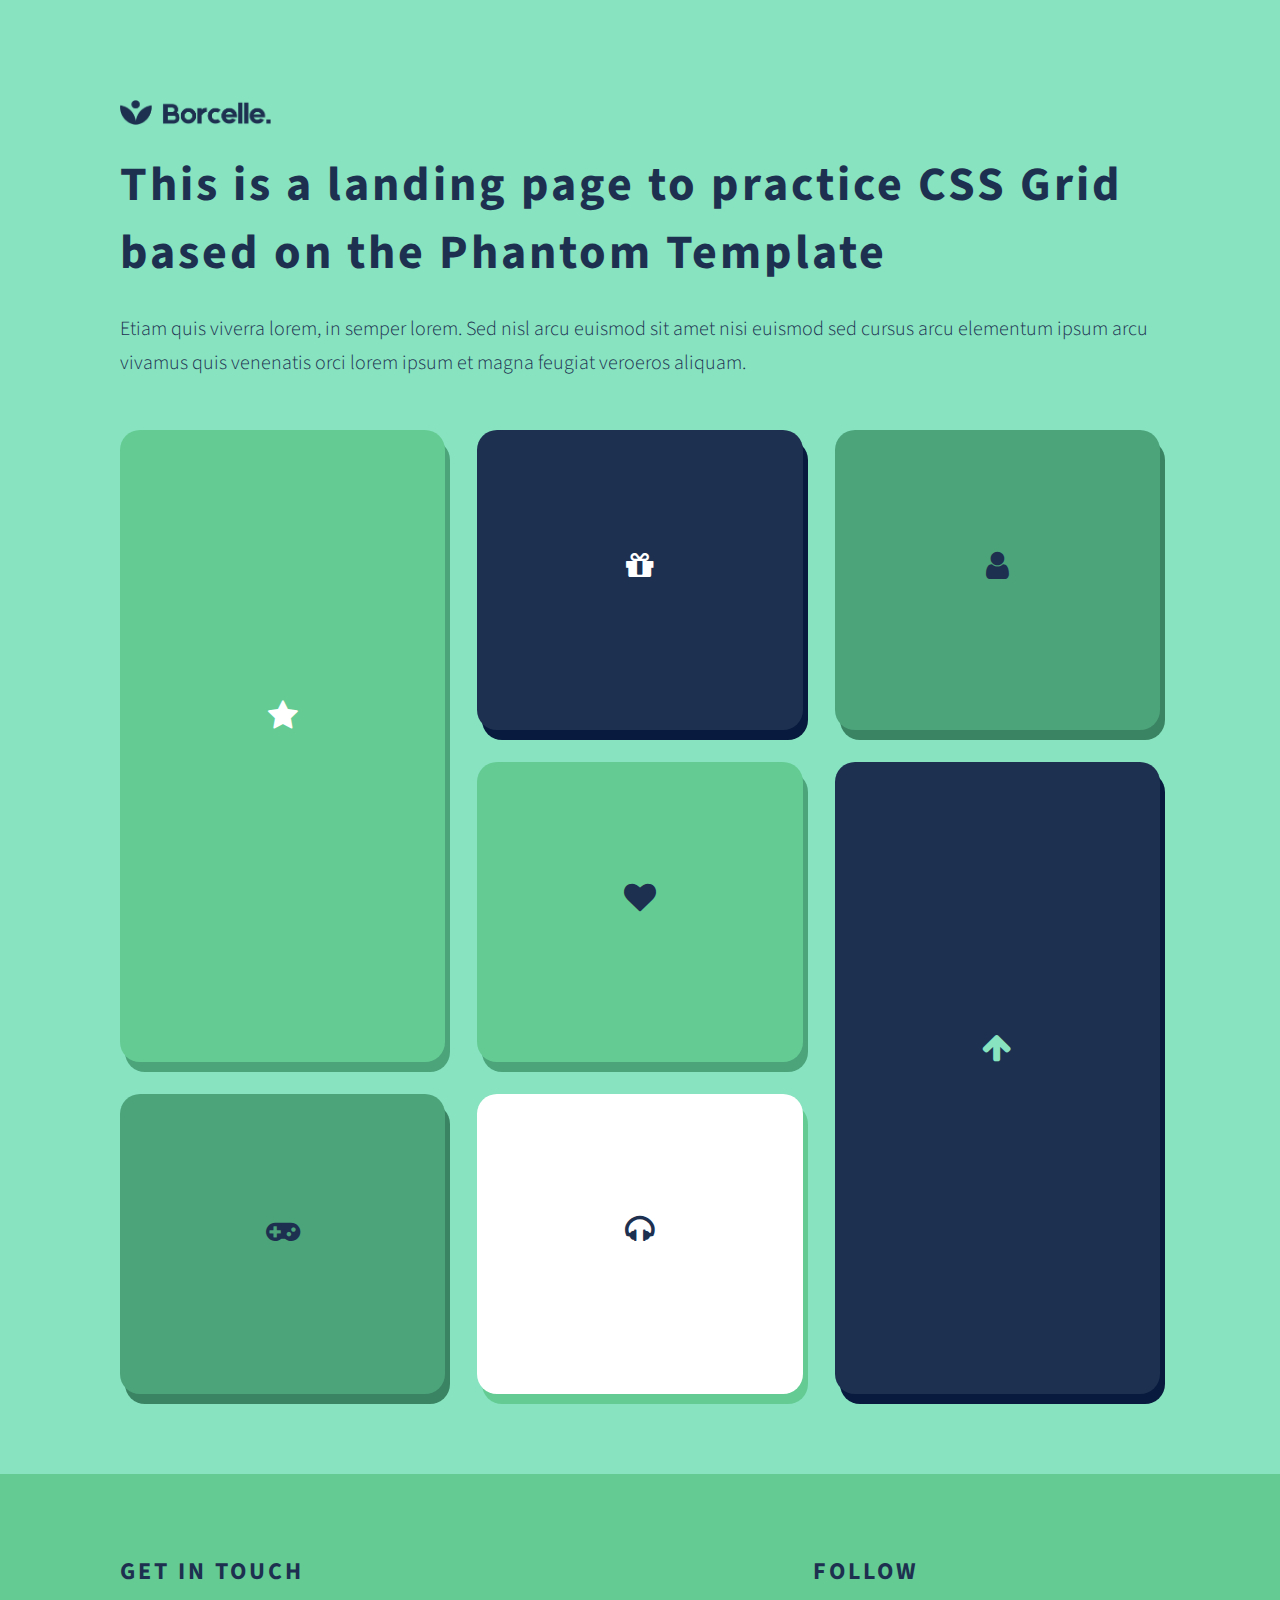
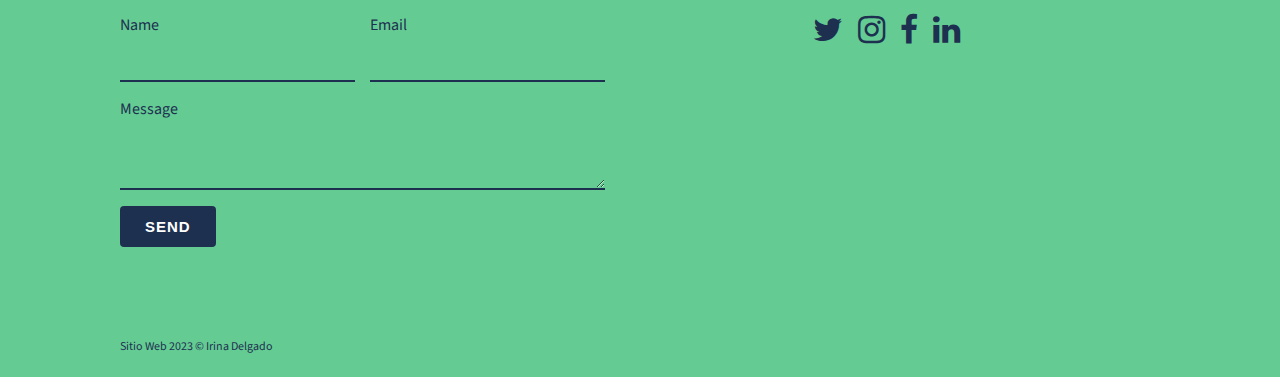
==== index.html @ 255dac6d "first commit" ====
<!DOCTYPE html>
<html lang="en">
	<head>
		<meta charset="UTF-8" />
		<meta http-equiv="X-UA-Compatible" content="IE=edge" />
		<meta name="viewport" content="width=device-width, initial-scale=1.0" />
		<link rel="stylesheet" href="https://cdnjs.cloudflare.com/ajax/libs/font-awesome/4.7.0/css/font-awesome.min.css" />
		<link rel="stylesheet" href="css/style.css" />
		<link rel="stylesheet" media="screen and (max-width:768px)" href="css/mobile.css" />
		<title>Grid Landing Green | Bienvenidos</title>
	</head>
	<body>
		<header id="mainheader" class="pt-1 pb-3 bk-main">
			<nav class="navbar">
				<div class="container">
					<div class="logo">
						<a href="index.html"><img src="/images/logo.png" alt="" /></a>
					</div>
				</div>
			</nav>
			<div id="showcase" class="bk-showcase">
				<div class="container">
					<h1 class="display-1 pt-3 pb-4">This is a landing page to practice CSS Grid based on the Phantom Template</h1>
					<p class="txt-large pb-3 txt-light">
						Etiam quis viverra lorem, in semper lorem. Sed nisl arcu euismod sit amet nisi euismod sed cursus arcu
						elementum ipsum arcu vivamus quis venenatis orci lorem ipsum et magna feugiat veroeros aliquam.
					</p>
				</div>
			</div>
		</header>

		<section id="main" class="pb-2 bk-main">
			<div class="container grid txt-white txt-center">
				<div class="grid-box grid-box-1 bk-green bk-shadow-green-dark">
					<a href="project-1.html"><i class="fa fa-star fa-2x txt-white"></i></a>
				</div>
				<div class="grid-box grid-box-2 bk-navy bk-shadow-navy">
					<a href="project-2.html"><i class="fa fa-gift fa-2x txt-white"></i></a>
				</div>
				<div class="grid-box grid-box-3 bk-green-dark bk-shadow-green-darker">
					<a href="project-3.html"><i class="fa fa-user fa-2x txt-navy"></i></a>
				</div>
				<div class="grid-box grid-box-4 bk-green bk-shadow-green-dark">
					<a href="project-4.html"><i class="fa fa-heart fa-2x txt-navy"></i></a>
				</div>
				<div class="grid-box grid-box-5 bk-navy bk-shadow-navy">
					<a href="project-5.html"><i class="fa fa-arrow-up fa-2x txt-green"></i></a>
				</div>
				<div class="grid-box grid-box-6 bk-green-dark bk-shadow-green-darker">
					<a href="project-6.html"><i class="fa fa-gamepad fa-2x txt-navy"></i></a>
				</div>
				<div class="grid-box grid-box-7 bk-white bk-shadow-green">
					<a href="project-7.html"><i class="fa fa-headphones fa-2x txt-navy"></i></a>
				</div>
			</div>
		</section>

		<footer id="mainfooter" class="bk-gray pt-2 bk-green">
			<div class="container">
				<div class="flex">
					<div class="flex-box-2">
						<h4 class="pb-4">Get in Touch</h4>
						<form action="" class="w-60">
							<div class="form-group flex">
								<div class="flex-box-1 mr-1">
									<label for="name">Name</label>
									<input class="form-control" type="text" />
								</div>
								<div class="flex-box-1">
									<label for="email">Email</label>
									<input class="form-control" type="email" />
								</div>
							</div>
							<div class="form-group">
								<label for="message">Message</label>
								<textarea class="form-control" name="" id="" cols="30" rows="2"></textarea>
							</div>
							<button class="btn btn-dark">SEND</button>
						</form>
					</div>
					<div class="flex-box-1">
						<h4 class="pb-4">Follow</h4>
						<div class="flex-static">
							<i class="fa fa-twitter fa-2x mr-1"></i>
							<i class="fa fa-instagram fa-2x mr-1"></i>
							<i class="fa fa-facebook-f fa-2x mr-1"></i>
							<i class="fa fa-linkedin fa-2x mr-1"></i>
						</div>
					</div>
				</div>
				<p class="txt-small pt-2 pb-3">Sitio Web 2023 © Irina Delgado</p>
			</div>
		</footer>
	</body>
</html>
---- css/style.css ----
@import url('https://fonts.googleapis.com/css2?family=Source+Sans+Pro:wght@200;300;400;600;700;900&display=swap');

/* Reset */
* {
	box-sizing: border-box;
	margin: 0;
	padding: 0;
}

/* Main Styling */
html,
body {
	font-family: 'Source Sans Pro', sans-serif;
	color: #1e3050;
}

h1 {
	font-size: 2.5rem;
}

h4 {
	font-size: 1.5rem;
	text-transform: uppercase;
}

h1,
h4 {
	margin-bottom: 15px;
	font-weight: 700;
	letter-spacing: 3px;
}

img {
	max-width: 100%;
}

p {
	font-size: 1rem;
	margin: 10px 0;
	line-height: 1.7em;
}

a {
	text-decoration: none;
}

/* Utility Classes */
.container {
	max-width: 1100px;
	margin: 0 auto;
	padding: 0 30px;
}

.display-1 {
	font-size: 3rem;
	font-weight: 700;
}

form label {
	display: inline-block;
	margin-bottom: 6px;
}

form .form-group {
	margin-bottom: 16px;
}

form .form-control {
	display: block;
	width: 100%;
	padding: 7px 12px;
	font-size: 1rem;
	line-height: 1.5;
	background: transparent;
	border: none;
	border-bottom: 2px solid #1e3050;
}

.w-60 {
	width: 70%;
}

.btn {
	display: inline-block;
	font-size: 15px;
	padding: 12px 25px;
	font-weight: 600;
	letter-spacing: 1px;
	border-radius: 4px;
	border: none;
}

.btn-small {
	padding: 8px 15px;
	font-size: 12px;
}

.btn-dark {
	background: #1e3050;
	color: #fff;
}

.btn-outline {
	border: 1px solid #fff;
	border-radius: 20px;
	color: #fff;
}

/* Padding */
.pt-1 {
	padding-top: 100px;
}

.pt-2 {
	padding-top: 80px;
}

.pt-3 {
	padding-top: 20px;
}

.pt-4 {
	padding-top: 10px;
}

.pb-1 {
	padding-bottom: 100px;
}

.pb-2 {
	padding-bottom: 80px;
}

.pb-3 {
	padding-bottom: 20px;
}

.pb-4 {
	padding-bottom: 10px;
}

.mr-1 {
	margin-right: 15px;
}

/* Flex */
.flex {
	display: flex;
}

.flex-static {
	display: flex;
}

.flex-box-1 {
	flex: 1;
}

.flex-box-2 {
	flex: 2;
}

/* Background */
.bk-main {
	background: #87e3c0;
}
.bk-white {
	background: #fff;
}
.bk-green {
	background: #64cc93;
}
.bk-green-dark {
	background: #4ca47b;
}
.bk-navy {
	background: #1e3050;
}
.bk-shadow-green {
	box-shadow: 5px 10px #64cc93;
}
.bk-shadow-green-dark {
	box-shadow: 5px 10px #4ca47b;
}
.bk-shadow-green-darker {
	box-shadow: 5px 10px #3b8463;
}
.bk-shadow-navy {
	box-shadow: 5px 10px #081b3e;
}

/* Text */
.txt-large {
	font-size: 20px;
}
.txt-small {
	font-size: 12px;
}
.txt-light {
	font-weight: 300;
}
.txt-center {
	text-align: center;
}
.txt-white {
	color: #fff;
}
.txt-navy {
	color: #1e3050;
}
.txt-green {
	color: #87e3c0;
}

/* Navbar */
.navbar .logo img {
	height: 25px;
}

/* Grid*/
.grid {
	display: grid;
	grid-template-columns: repeat(3, 1fr);
	grid-auto-rows: minmax(300px, auto);
	grid-gap: 2em;
}

.grid-box-1 {
	grid-column: 1;
	grid-row: 1/3;
}
.grid-box-2 {
	grid-column: 2;
	grid-row: 1;
}
.grid-box-3 {
	grid-column: 3;
	grid-row: 1;
}
.grid-box-4 {
	grid-column: 2;
	grid-row: 2/3;
}
.grid-box-5 {
	grid-column: 3;
	grid-row: 2/4;
}
.grid-box-6 {
	grid-column: 1;
	grid-row: 3;
}
.grid-box-7 {
	grid-column: 2;
	grid-row: 3;
}

.grid-box-2,
.grid-box-3,
.grid-box-4,
.grid-box-6,
.grid-box-7 {
	padding: 120px 0;
}

.grid-box-1,
.grid-box-5 {
	padding: 270px 0;
}

.grid-box {
	position: relative;
	width: 100%;
	border-radius: 20px;
}

/* Main */
#main a:hover {
	font-size: 30px;
}

/* Project */
#project .project-icon {
	padding: 120px 0;
	border-radius: 20px;
	margin-bottom: 40px;
}

#project p {
	font-weight: 300;
	padding-bottom: 10px;
}
---- css/mobile.css ----
/* Utility Classes */
.display-1 {
	font-size: 2.5rem;
}

.w-60 {
	width: 100%;
}

/* Padding */
.pt-1 {
	padding-top: 50px;
}

.pt-2 {
	padding-top: 40px;
}

.pb-2 {
	padding-bottom: 40px;
}

.mr-1 {
	margin-right: 0;
}

/* Flex */
.flex {
	flex-direction: column;
}

/* Grid*/
.grid {
	grid-template-columns: repeat(1, 1fr);
}

.grid-box-1,
.grid-box-2,
.grid-box-3,
.grid-box-4,
.grid-box-5,
.grid-box-6,
.grid-box-7 {
	grid-column: 1;
}

.grid-box-1 {
	grid-row: 1;
}
.grid-box-2 {
	grid-row: 2;
}
.grid-box-3 {
	grid-row: 3;
}
.grid-box-4 {
	grid-row: 4;
}
.grid-box-5 {
	grid-row: 5;
}
.grid-box-6 {
	grid-row: 6;
}
.grid-box-7 {
	grid-row: 7;
}

.grid-box-1,
.grid-box-5 {
	padding: 120px 0;
}

/* Footer */
#mainfooter input {
	margin-bottom: 20px;
}

#mainfooter .flex-static i {
	margin-right: 10px;
}
#mainfooter .flex-box-2 {
	padding-bottom: 50px;
}
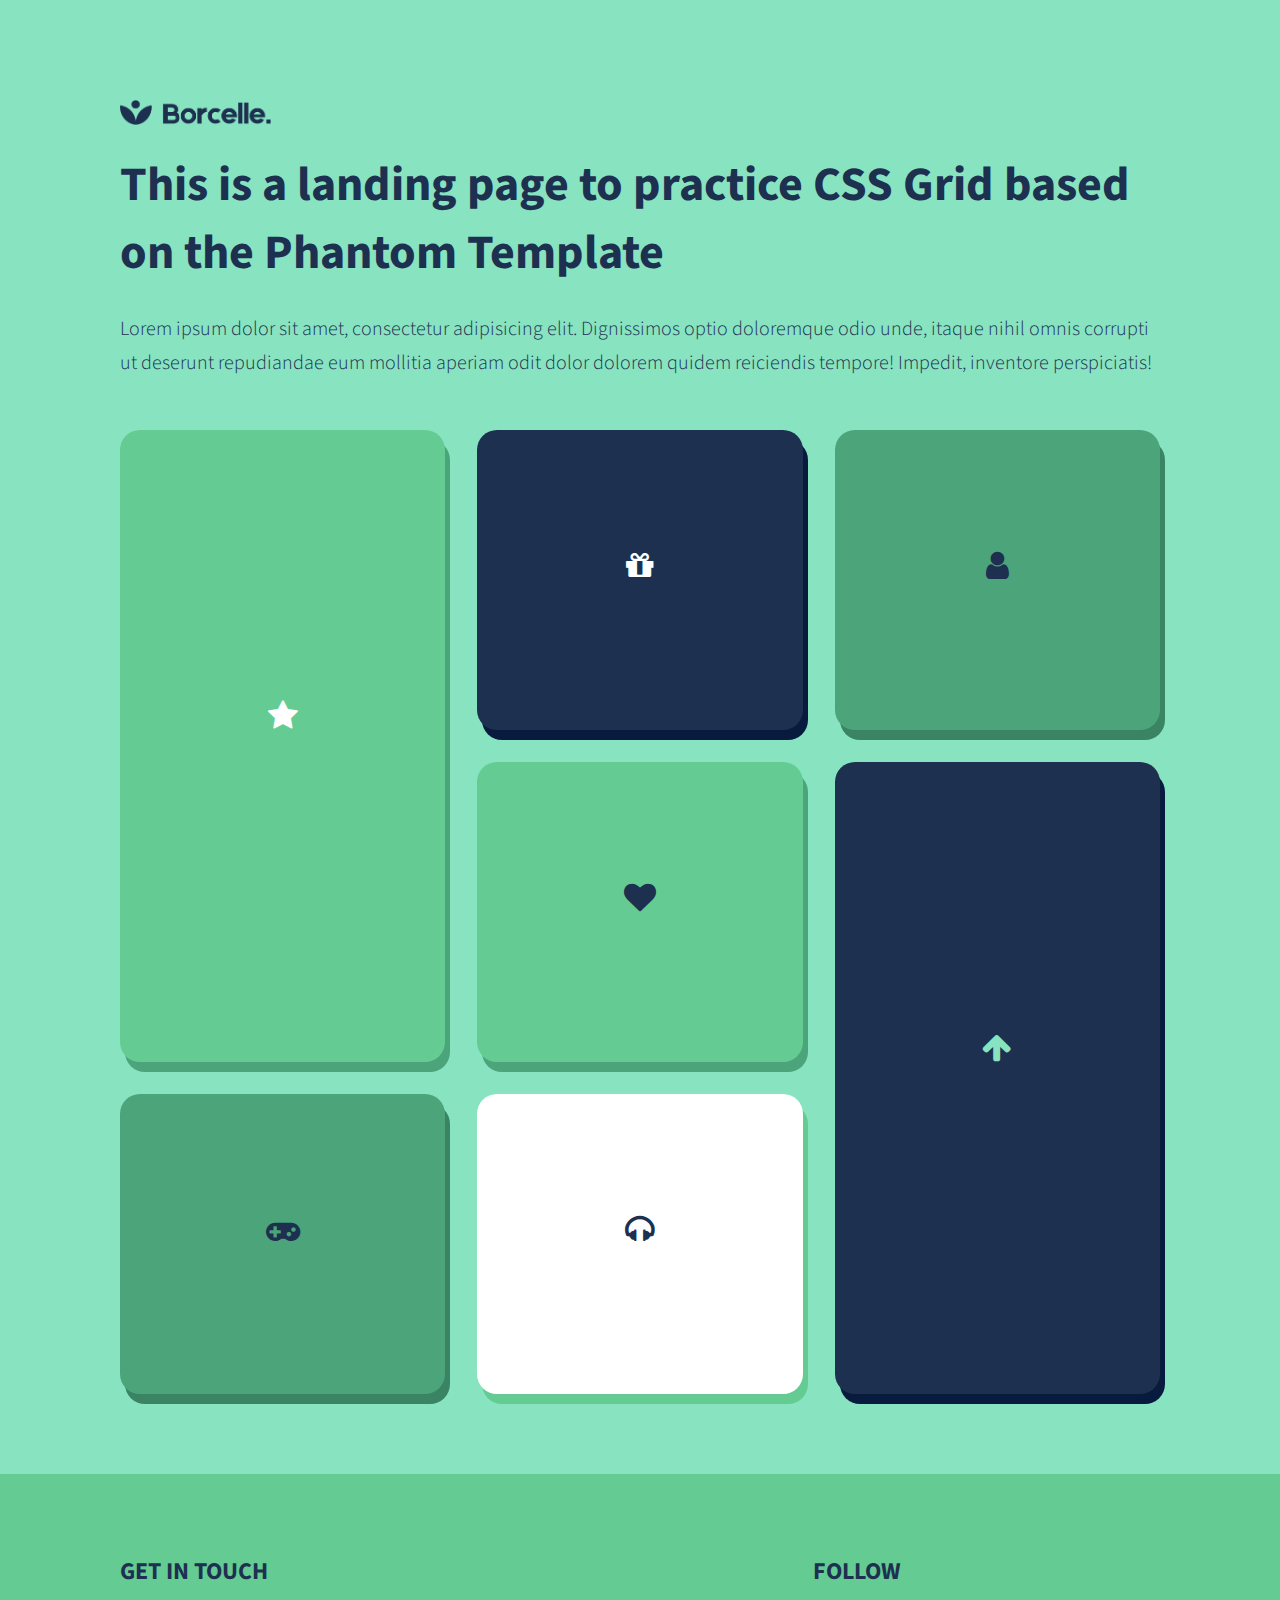
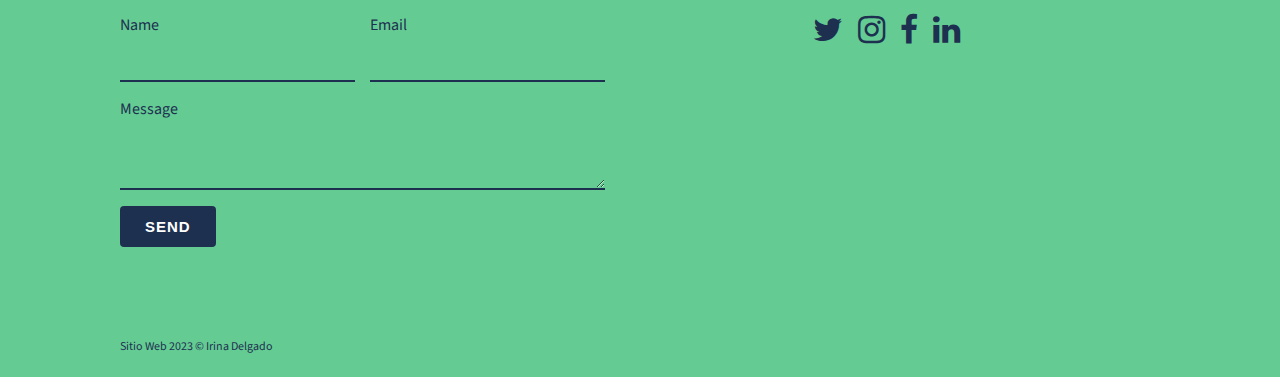
==== commit 37b7c4f4: "Updated styles" ====
--- a/index.html
+++ b/index.html
@@ -5,32 +5,33 @@
 		<meta http-equiv="X-UA-Compatible" content="IE=edge" />
 		<meta name="viewport" content="width=device-width, initial-scale=1.0" />
 		<link rel="stylesheet" href="https://cdnjs.cloudflare.com/ajax/libs/font-awesome/4.7.0/css/font-awesome.min.css" />
-		<link rel="stylesheet" href="css/style.css" />
-		<link rel="stylesheet" media="screen and (max-width:768px)" href="css/mobile.css" />
-		<title>Grid Landing Green | Bienvenidos</title>
+		<link rel="stylesheet" href="/css/style.css" />
+		<link rel="stylesheet" media="screen and (max-width:768px)" href="/css/mobile.css" />
+		<title>Grid Landing Green | Welcome</title>
 	</head>
 	<body>
 		<header id="mainheader" class="pt-1 pb-3 bk-main">
-			<nav class="navbar">
+			<div class="navbar">
 				<div class="container">
 					<div class="logo">
 						<a href="index.html"><img src="/images/logo.png" alt="" /></a>
 					</div>
 				</div>
-			</nav>
-			<div id="showcase" class="bk-showcase">
+			</div>
+			<div id="showcase">
 				<div class="container">
 					<h1 class="display-1 pt-3 pb-4">This is a landing page to practice CSS Grid based on the Phantom Template</h1>
 					<p class="txt-large pb-3 txt-light">
-						Etiam quis viverra lorem, in semper lorem. Sed nisl arcu euismod sit amet nisi euismod sed cursus arcu
-						elementum ipsum arcu vivamus quis venenatis orci lorem ipsum et magna feugiat veroeros aliquam.
+						Lorem ipsum dolor sit amet, consectetur adipisicing elit. Dignissimos optio doloremque odio unde, itaque
+						nihil omnis corrupti ut deserunt repudiandae eum mollitia aperiam odit dolor dolorem quidem reiciendis
+						tempore! Impedit, inventore perspiciatis!
 					</p>
 				</div>
 			</div>
 		</header>
 
 		<section id="main" class="pb-2 bk-main">
-			<div class="container grid txt-white txt-center">
+			<div class="container grid txt-center">
 				<div class="grid-box grid-box-1 bk-green bk-shadow-green-dark">
 					<a href="project-1.html"><i class="fa fa-star fa-2x txt-white"></i></a>
 				</div>
@@ -55,25 +56,25 @@
 			</div>
 		</section>
 
-		<footer id="mainfooter" class="bk-gray pt-2 bk-green">
+		<footer id="mainfooter" class="bk-green pt-2">
 			<div class="container">
 				<div class="flex">
 					<div class="flex-box-2">
 						<h4 class="pb-4">Get in Touch</h4>
-						<form action="" class="w-60">
+						<form action="" class="w-70">
 							<div class="form-group flex">
 								<div class="flex-box-1 mr-1">
 									<label for="name">Name</label>
-									<input class="form-control" type="text" />
+									<input type="text" class="form-control" />
 								</div>
 								<div class="flex-box-1">
 									<label for="email">Email</label>
-									<input class="form-control" type="email" />
+									<input type="email" class="form-control" />
 								</div>
 							</div>
 							<div class="form-group">
 								<label for="message">Message</label>
-								<textarea class="form-control" name="" id="" cols="30" rows="2"></textarea>
+								<textarea name="message" id="" cols="30" rows="2" class="form-control"></textarea>
 							</div>
 							<button class="btn btn-dark">SEND</button>
 						</form>
@@ -83,12 +84,12 @@
 						<div class="flex-static">
 							<i class="fa fa-twitter fa-2x mr-1"></i>
 							<i class="fa fa-instagram fa-2x mr-1"></i>
-							<i class="fa fa-facebook-f fa-2x mr-1"></i>
+							<i class="fa fa-facebook fa-2x mr-1"></i>
 							<i class="fa fa-linkedin fa-2x mr-1"></i>
 						</div>
 					</div>
 				</div>
-				<p class="txt-small pt-2 pb-3">Sitio Web 2023 © Irina Delgado</p>
+				<p class="txt-small pt-2 pb-3">Sitio Web 2023 &copy; Irina Delgado</p>
 			</div>
 		</footer>
 	</body>
--- a/css/style.css
+++ b/css/style.css
@@ -27,21 +27,12 @@
 h4 {
 	margin-bottom: 15px;
 	font-weight: 700;
-	letter-spacing: 3px;
-}
-
-img {
-	max-width: 100%;
 }
 
 p {
 	font-size: 1rem;
 	margin: 10px 0;
 	line-height: 1.7em;
-}
-
-a {
-	text-decoration: none;
 }
 
 /* Utility Classes */
@@ -54,6 +45,25 @@
 .display-1 {
 	font-size: 3rem;
 	font-weight: 700;
+}
+
+.w-70 {
+	width: 70%;
+}
+
+.btn {
+	display: inline-block;
+	font-size: 15px;
+	padding: 12px 25px;
+	font-weight: 600;
+	letter-spacing: 1px;
+	border-radius: 4px;
+	border: none;
+}
+
+.btn-dark {
+	background: #1e3050;
+	color: #fff;
 }
 
 form label {
@@ -76,36 +86,6 @@
 	border-bottom: 2px solid #1e3050;
 }
 
-.w-60 {
-	width: 70%;
-}
-
-.btn {
-	display: inline-block;
-	font-size: 15px;
-	padding: 12px 25px;
-	font-weight: 600;
-	letter-spacing: 1px;
-	border-radius: 4px;
-	border: none;
-}
-
-.btn-small {
-	padding: 8px 15px;
-	font-size: 12px;
-}
-
-.btn-dark {
-	background: #1e3050;
-	color: #fff;
-}
-
-.btn-outline {
-	border: 1px solid #fff;
-	border-radius: 20px;
-	color: #fff;
-}
-
 /* Padding */
 .pt-1 {
 	padding-top: 100px;
@@ -160,7 +140,7 @@
 	flex: 2;
 }
 
-/* Background */
+/* Backgrounds */
 .bk-main {
 	background: #87e3c0;
 }
@@ -217,7 +197,6 @@
 	height: 25px;
 }
 
-/* Grid*/
 .grid {
 	display: grid;
 	grid-template-columns: repeat(3, 1fr);
@@ -226,32 +205,37 @@
 }
 
 .grid-box-1 {
-	grid-column: 1;
+	grid-column: 1/2;
 	grid-row: 1/3;
 }
 .grid-box-2 {
-	grid-column: 2;
-	grid-row: 1;
+	grid-column: 2/3;
+	grid-row: 1/2;
 }
 .grid-box-3 {
-	grid-column: 3;
-	grid-row: 1;
+	grid-column: 3/4;
+	grid-row: 1/2;
 }
 .grid-box-4 {
-	grid-column: 2;
+	grid-column: 2/3;
 	grid-row: 2/3;
 }
 .grid-box-5 {
-	grid-column: 3;
+	grid-column: 3/4;
 	grid-row: 2/4;
 }
 .grid-box-6 {
-	grid-column: 1;
-	grid-row: 3;
+	grid-column: 1/2;
+	grid-row: 3/4;
 }
 .grid-box-7 {
-	grid-column: 2;
-	grid-row: 3;
+	grid-column: 2/3;
+	grid-row: 3/4;
+}
+
+.grid-box-1,
+.grid-box-5 {
+	padding: 270px 0;
 }
 
 .grid-box-2,
@@ -262,11 +246,6 @@
 	padding: 120px 0;
 }
 
-.grid-box-1,
-.grid-box-5 {
-	padding: 270px 0;
-}
-
 .grid-box {
 	position: relative;
 	width: 100%;
--- a/css/mobile.css
+++ b/css/mobile.css
@@ -3,7 +3,7 @@
 	font-size: 2.5rem;
 }
 
-.w-60 {
+.w-70 {
 	width: 100%;
 }
 
@@ -16,12 +16,16 @@
 	padding-top: 40px;
 }
 
+.pb-1 {
+	padding-bottom: 50px;
+}
+
 .pb-2 {
 	padding-bottom: 40px;
 }
 
 .mr-1 {
-	margin-right: 0;
+	margin-right: 15px;
 }
 
 /* Flex */
@@ -29,7 +33,7 @@
 	flex-direction: column;
 }
 
-/* Grid*/
+/* Grid */
 .grid {
 	grid-template-columns: repeat(1, 1fr);
 }
@@ -76,9 +80,6 @@
 	margin-bottom: 20px;
 }
 
-#mainfooter .flex-static i {
-	margin-right: 10px;
-}
 #mainfooter .flex-box-2 {
 	padding-bottom: 50px;
 }
